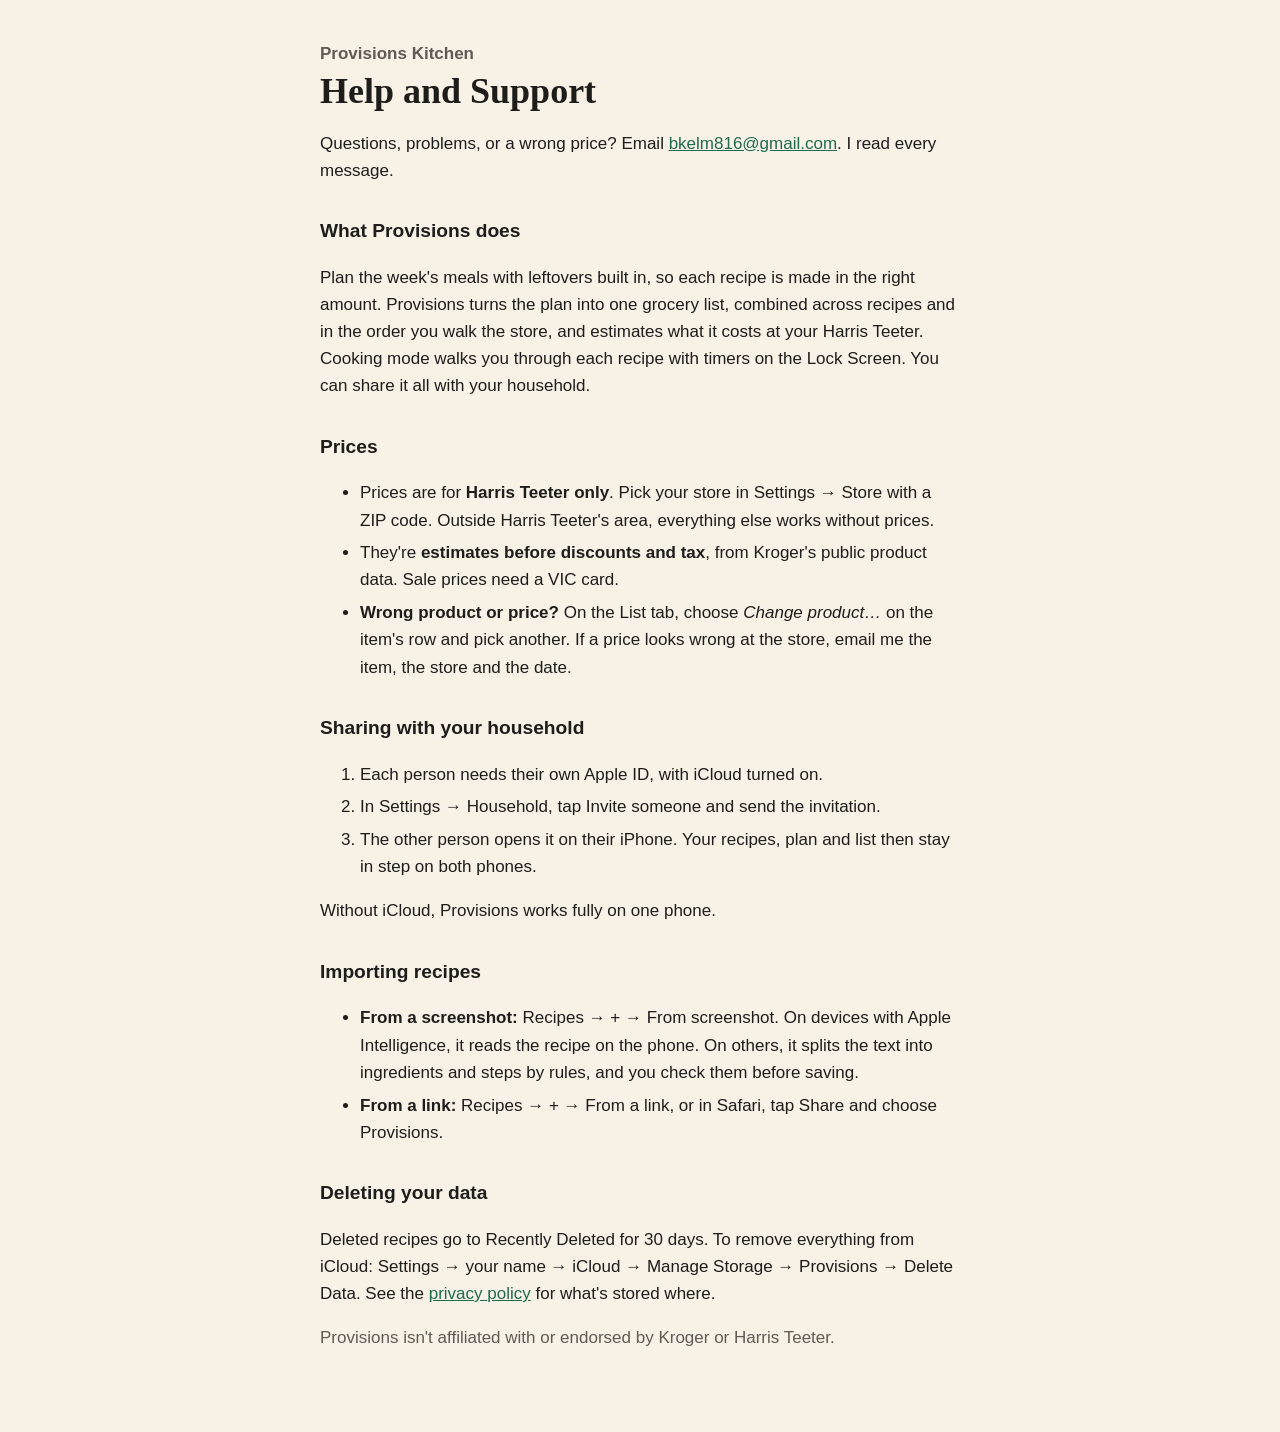
==== support/index.html @ fa4a28cb "Privacy policy and support pages Co-Authored-By: Claude Opus 5.5 <noreply@anthropic.com>" ====
<!doctype html>
<html lang="en">
<head>
<meta charset="utf-8">
<meta name="viewport" content="width=device-width, initial-scale=1">
<title>Help and Support · Provisions Kitchen</title>
<link rel="stylesheet" href="../style.css">
</head>
<body>
<main>
<p class="app">Provisions Kitchen</p>
<h1>Help and Support</h1>
<p>Questions, problems, or a wrong price? Email <a href="mailto:bkelm816@gmail.com">bkelm816@gmail.com</a>. I read every message.</p>

<h2>What Provisions does</h2>
<p>Plan the week's meals with leftovers built in, so each recipe is made in the right amount. Provisions turns the plan into one grocery list, combined across recipes and in the order you walk the store, and estimates what it costs at your Harris Teeter. Cooking mode walks you through each recipe with timers on the Lock Screen. You can share it all with your household.</p>

<h2>Prices</h2>
<ul>
<li>Prices are for <strong>Harris Teeter only</strong>. Pick your store in Settings → Store with a ZIP code. Outside Harris Teeter's area, everything else works without prices.</li>
<li>They're <strong>estimates before discounts and tax</strong>, from Kroger's public product data. Sale prices need a VIC card.</li>
<li><strong>Wrong product or price?</strong> On the List tab, choose <em>Change product…</em> on the item's row and pick another. If a price looks wrong at the store, email me the item, the store and the date.</li>
</ul>

<h2>Sharing with your household</h2>
<ol>
<li>Each person needs their own Apple ID, with iCloud turned on.</li>
<li>In Settings → Household, tap Invite someone and send the invitation.</li>
<li>The other person opens it on their iPhone. Your recipes, plan and list then stay in step on both phones.</li>
</ol>
<p>Without iCloud, Provisions works fully on one phone.</p>

<h2>Importing recipes</h2>
<ul>
<li><strong>From a screenshot:</strong> Recipes → + → From screenshot. On devices with Apple Intelligence, it reads the recipe on the phone. On others, it splits the text into ingredients and steps by rules, and you check them before saving.</li>
<li><strong>From a link:</strong> Recipes → + → From a link, or in Safari, tap Share and choose Provisions.</li>
</ul>

<h2>Deleting your data</h2>
<p>Deleted recipes go to Recently Deleted for 30 days. To remove everything from iCloud: Settings → your name → iCloud → Manage Storage → Provisions → Delete Data. See the <a href="../privacy/">privacy policy</a> for what's stored where.</p>

<p class="meta">Provisions isn't affiliated with or endorsed by Kroger or Harris Teeter.</p>
</main>
</body>
</html>
---- style.css ----
:root {
  --paper: #f7f1e6;
  --ink: #1f1d1a;
  --muted: #5f5a52;
  --accent: #1f6b4a;
  color-scheme: light dark;
}

@media (prefers-color-scheme: dark) {
  :root {
    --paper: #1c1a17;
    --ink: #f2ede4;
    --muted: #b3ab9f;
    --accent: #6fcf9f;
  }
}

body {
  margin: 0;
  background: var(--paper);
  color: var(--ink);
  font: 1.0625rem/1.6 -apple-system, BlinkMacSystemFont, "Helvetica Neue", sans-serif;
}

main {
  max-width: 40rem;
  margin: 0 auto;
  padding: 2.5rem 1rem 4rem;
}

h1 {
  font-family: "New York", Georgia, serif;
  font-size: 2.25rem;
  line-height: 1.15;
  margin: 0.25rem 0 0.5rem;
}

h2 {
  font-size: 1.2rem;
  margin: 2rem 0 0.5rem;
}

a {
  color: var(--accent);
}

li + li {
  margin-top: 0.35rem;
}

.app {
  margin: 0;
  color: var(--muted);
  font-weight: 600;
}

.app a {
  color: inherit;
  text-decoration: none;
}

.meta {
  color: var(--muted);
}
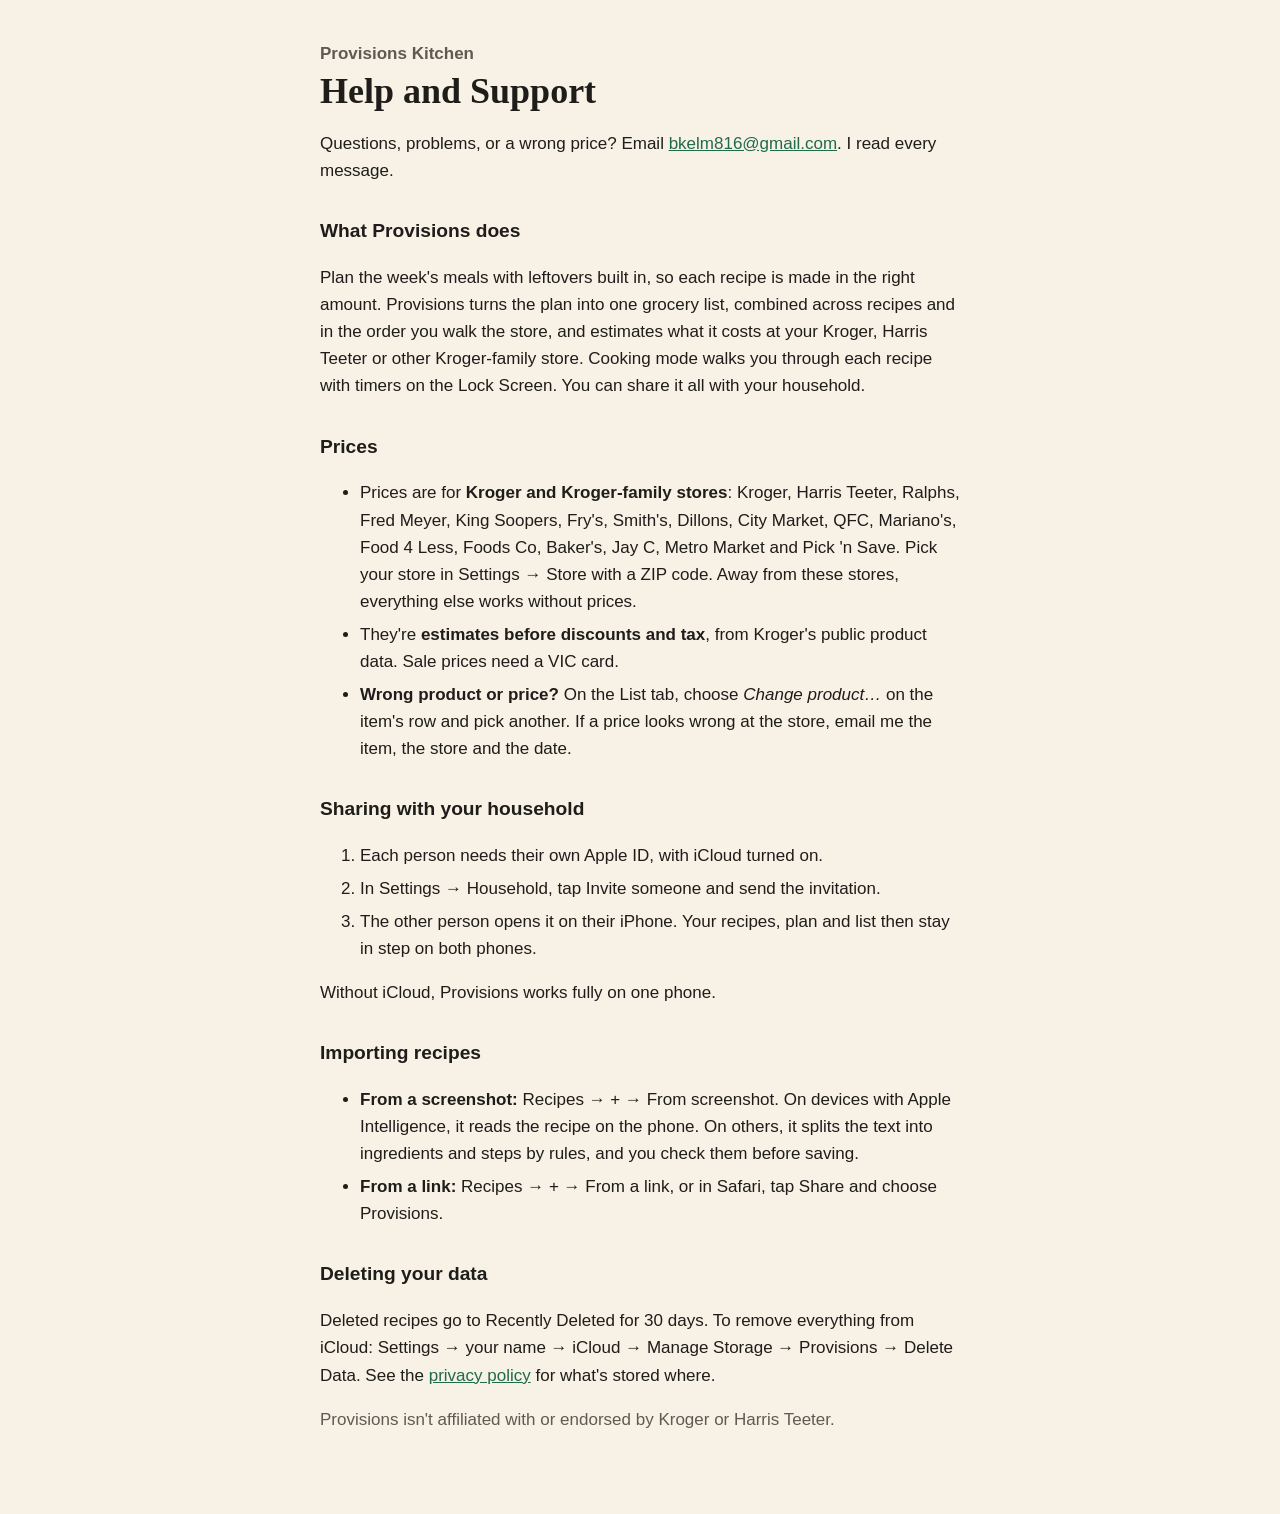
==== commit 030a1ec8: "Prices at every Kroger-family store, not only Harris Teeter Co-Authored-By: Claude Opus 5.5 <noreply" ====
--- a/support/index.html
+++ b/support/index.html
@@ -13,11 +13,11 @@
 <p>Questions, problems, or a wrong price? Email <a href="mailto:bkelm816@gmail.com">bkelm816@gmail.com</a>. I read every message.</p>
 
 <h2>What Provisions does</h2>
-<p>Plan the week's meals with leftovers built in, so each recipe is made in the right amount. Provisions turns the plan into one grocery list, combined across recipes and in the order you walk the store, and estimates what it costs at your Harris Teeter. Cooking mode walks you through each recipe with timers on the Lock Screen. You can share it all with your household.</p>
+<p>Plan the week's meals with leftovers built in, so each recipe is made in the right amount. Provisions turns the plan into one grocery list, combined across recipes and in the order you walk the store, and estimates what it costs at your Kroger, Harris Teeter or other Kroger-family store. Cooking mode walks you through each recipe with timers on the Lock Screen. You can share it all with your household.</p>
 
 <h2>Prices</h2>
 <ul>
-<li>Prices are for <strong>Harris Teeter only</strong>. Pick your store in Settings → Store with a ZIP code. Outside Harris Teeter's area, everything else works without prices.</li>
+<li>Prices are for <strong>Kroger and Kroger-family stores</strong>: Kroger, Harris Teeter, Ralphs, Fred Meyer, King Soopers, Fry's, Smith's, Dillons, City Market, QFC, Mariano's, Food 4 Less, Foods Co, Baker's, Jay C, Metro Market and Pick 'n Save. Pick your store in Settings → Store with a ZIP code. Away from these stores, everything else works without prices.</li>
 <li>They're <strong>estimates before discounts and tax</strong>, from Kroger's public product data. Sale prices need a VIC card.</li>
 <li><strong>Wrong product or price?</strong> On the List tab, choose <em>Change product…</em> on the item's row and pick another. If a price looks wrong at the store, email me the item, the store and the date.</li>
 </ul>
